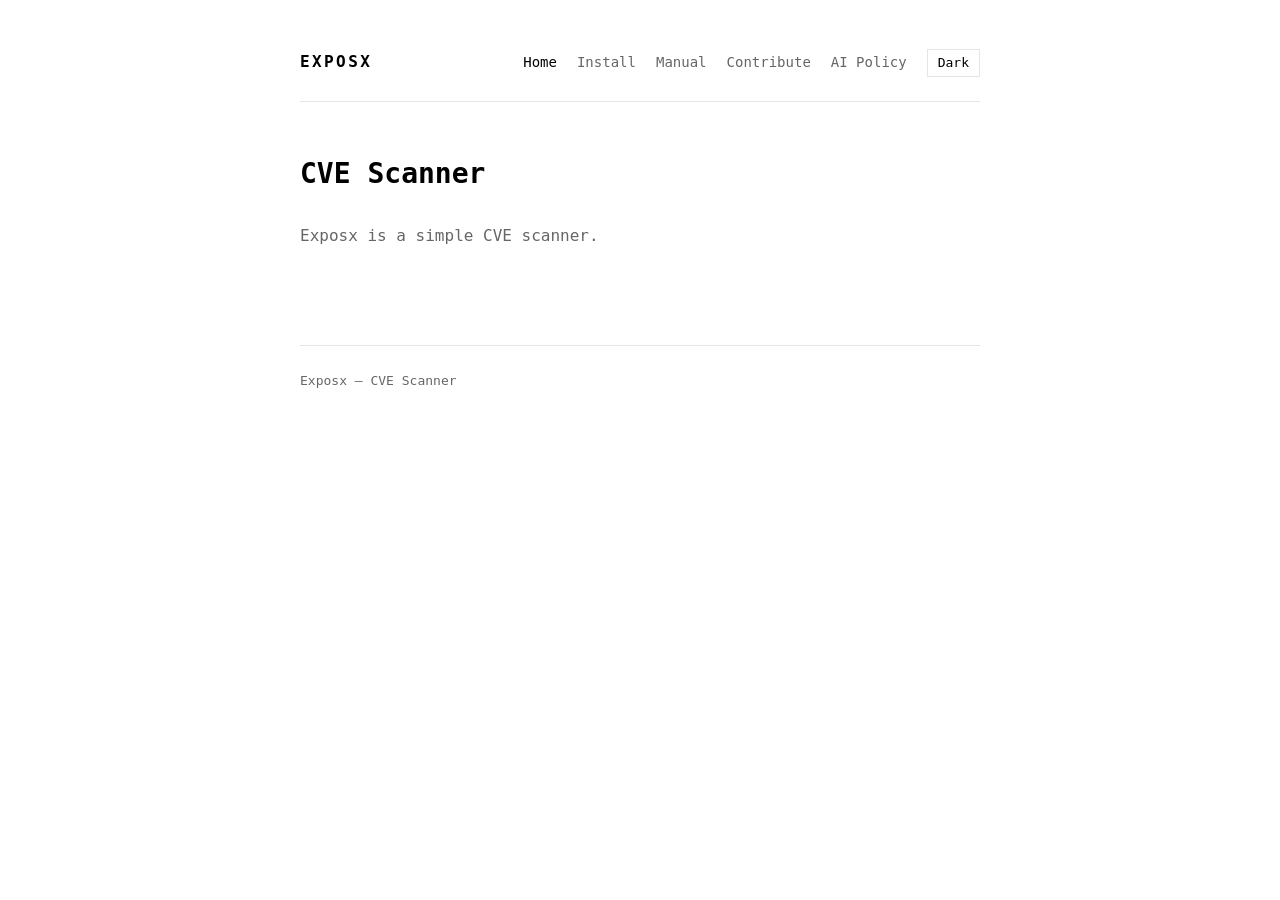
==== index.html @ 9320e358 "Add light/dark theme toggle A button in the header switches between the white and black themes. The " ====
<!DOCTYPE html>
<html lang="en">
<head>
<meta charset="UTF-8">
<meta name="viewport" content="width=device-width, initial-scale=1.0">
<title>Exposx</title>
<link rel="stylesheet" href="style.css">
<script src="theme.js"></script>
</head>
<body>
<header>
  <a class="logo" href="index.html">EXPOSX</a>
  <nav>
    <a href="index.html" aria-current="page">Home</a>
    <a href="install.html">Install</a>
    <a href="manual.html">Manual</a>
    <a href="contribute.html">Contribute</a>
    <a href="aipolicy.html">AI Policy</a>
    <button class="theme-toggle" type="button" aria-label="Toggle theme">Dark</button>
  </nav>
</header>
<main>
  <h1>CVE Scanner</h1>
  <p class="lead">Exposx is a simple CVE scanner.</p>
</main>
<footer>Exposx — CVE Scanner</footer>
</body>
</html>
---- style.css ----
:root {
  --bg: #ffffff;
  --fg: #000000;
  --muted: #666666;
  --line: #e5e5e5;
}

@media (prefers-color-scheme: dark) {
  :root:not([data-theme="light"]) {
    --bg: #000000;
    --fg: #ffffff;
    --muted: #999999;
    --line: #222222;
  }
}

:root[data-theme="dark"] {
  --bg: #000000;
  --fg: #ffffff;
  --muted: #999999;
  --line: #222222;
}

* { box-sizing: border-box; margin: 0; padding: 0; }

html { color-scheme: light dark; }
:root[data-theme="light"] { color-scheme: light; }
:root[data-theme="dark"] { color-scheme: dark; }

body {
  background: var(--bg);
  color: var(--fg);
  font-family: ui-monospace, "SF Mono", Menlo, Consolas, monospace;
  font-size: 16px;
  line-height: 1.7;
  max-width: 720px;
  margin: 0 auto;
  padding: 48px 20px;
}

header {
  display: flex;
  flex-wrap: wrap;
  justify-content: space-between;
  align-items: baseline;
  gap: 16px;
  padding-bottom: 24px;
  margin-bottom: 48px;
  border-bottom: 1px solid var(--line);
}

.logo {
  font-weight: 700;
  letter-spacing: 0.15em;
  color: var(--fg);
  text-decoration: none;
}

nav { display: flex; flex-wrap: wrap; align-items: baseline; gap: 20px; }

nav a {
  color: var(--muted);
  text-decoration: none;
  font-size: 14px;
}

nav a:hover,
nav a[aria-current="page"] { color: var(--fg); }

.theme-toggle {
  background: none;
  border: 1px solid var(--line);
  color: var(--fg);
  font: inherit;
  font-size: 13px;
  padding: 2px 10px;
  cursor: pointer;
}

.theme-toggle:hover { border-color: var(--fg); }

h1 {
  font-size: 28px;
  font-weight: 700;
  margin-bottom: 24px;
}

p { margin-bottom: 16px; }

.lead { color: var(--muted); }

a { color: var(--fg); }

footer {
  margin-top: 96px;
  padding-top: 24px;
  border-top: 1px solid var(--line);
  color: var(--muted);
  font-size: 13px;
}
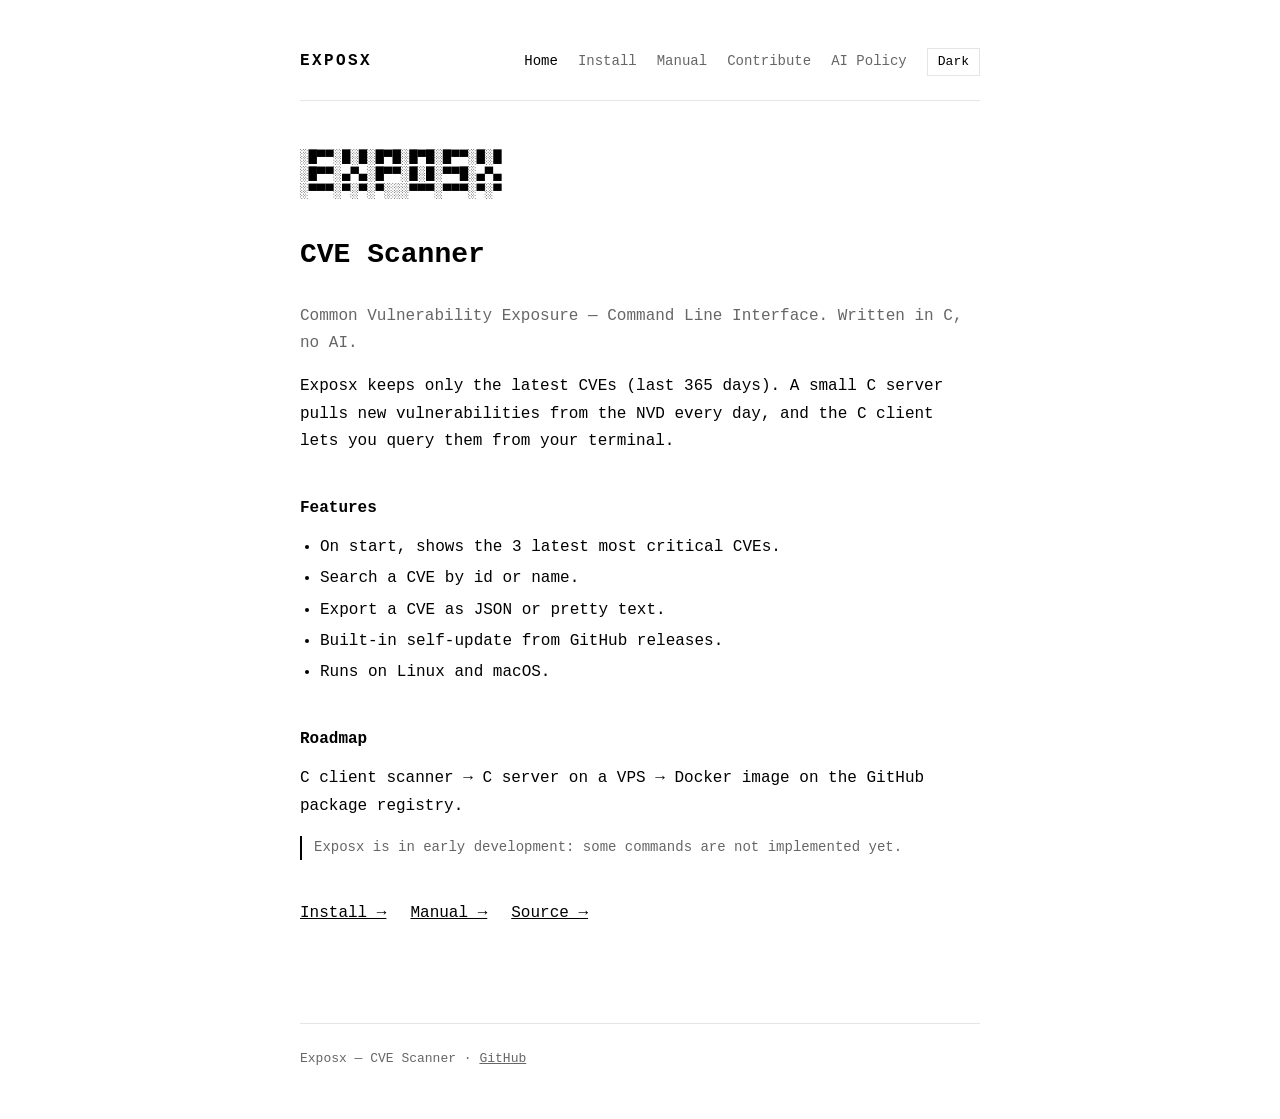
==== commit 05b40068: "Fill site with content from the exposx repository Write the home, install, manual, contribute and AI" ====
--- a/index.html
+++ b/index.html
@@ -4,8 +4,8 @@
 <meta charset="UTF-8">
 <meta name="viewport" content="width=device-width, initial-scale=1.0">
 <title>Exposx</title>
-<link rel="stylesheet" href="style.css">
-<script src="theme.js"></script>
+<link rel="stylesheet" href="style.css?v=3">
+<script src="theme.js?v=3"></script>
 </head>
 <body>
 <header>
@@ -20,9 +20,28 @@
   </nav>
 </header>
 <main>
+<pre class="banner" aria-label="EXPOSX">░█▀▀░█░█░█▀█░█▀█░█▀▀░█░█
+░█▀▀░▄▀▄░█▀▀░█░█░▀▀█░▄▀▄
+░▀▀▀░▀░▀░▀░░░▀▀▀░▀▀▀░▀░▀</pre>
   <h1>CVE Scanner</h1>
-  <p class="lead">Exposx is a simple CVE scanner.</p>
+  <p class="lead">Common Vulnerability Exposure — Command Line Interface. Written in C, no AI.</p>
+  <p>Exposx keeps only the latest CVEs (last 365 days). A small C server pulls new vulnerabilities from the NVD every day, and the C client lets you query them from your terminal.</p>
+
+  <h2>Features</h2>
+  <ul>
+    <li>On start, shows the 3 latest most critical CVEs.</li>
+    <li>Search a CVE by id or name.</li>
+    <li>Export a CVE as JSON or pretty text.</li>
+    <li>Built-in self-update from GitHub releases.</li>
+    <li>Runs on Linux and macOS.</li>
+  </ul>
+
+  <h2>Roadmap</h2>
+  <p>C client scanner → C server on a VPS → Docker image on the GitHub package registry.</p>
+  <p class="note">Exposx is in early development: some commands are not implemented yet.</p>
+
+  <p class="links"><a href="install.html">Install →</a> <a href="manual.html">Manual →</a> <a href="https://github.com/2cat1vim/exposx">Source →</a></p>
 </main>
-<footer>Exposx — CVE Scanner</footer>
+<footer>Exposx — CVE Scanner · <a href="https://github.com/2cat1vim/exposx">GitHub</a></footer>
 </body>
 </html>
--- a/style.css
+++ b/style.css
@@ -98,3 +98,52 @@
   color: var(--muted);
   font-size: 13px;
 }
+
+h2 {
+  font-size: 16px;
+  font-weight: 700;
+  margin: 40px 0 12px;
+}
+
+ul { margin: 0 0 16px 20px; }
+li { margin-bottom: 4px; }
+
+code {
+  font-family: inherit;
+  font-size: 14px;
+  border: 1px solid var(--line);
+  padding: 0 4px;
+}
+
+pre {
+  font-size: 14px;
+  line-height: 1.5;
+  border: 1px solid var(--line);
+  padding: 16px;
+  margin-bottom: 16px;
+  overflow-x: auto;
+}
+
+pre code { border: 0; padding: 0; }
+
+pre.banner {
+  border: 0;
+  padding: 0;
+  line-height: 1.2;
+  margin-bottom: 32px;
+}
+
+dl { margin-bottom: 16px; }
+dt { font-weight: 700; margin-top: 12px; }
+dd { margin-left: 20px; color: var(--muted); }
+
+.note {
+  color: var(--muted);
+  font-size: 14px;
+  border-left: 2px solid var(--fg);
+  padding-left: 12px;
+}
+
+.links { display: flex; flex-wrap: wrap; gap: 24px; margin-top: 40px; }
+
+footer a { color: var(--muted); }
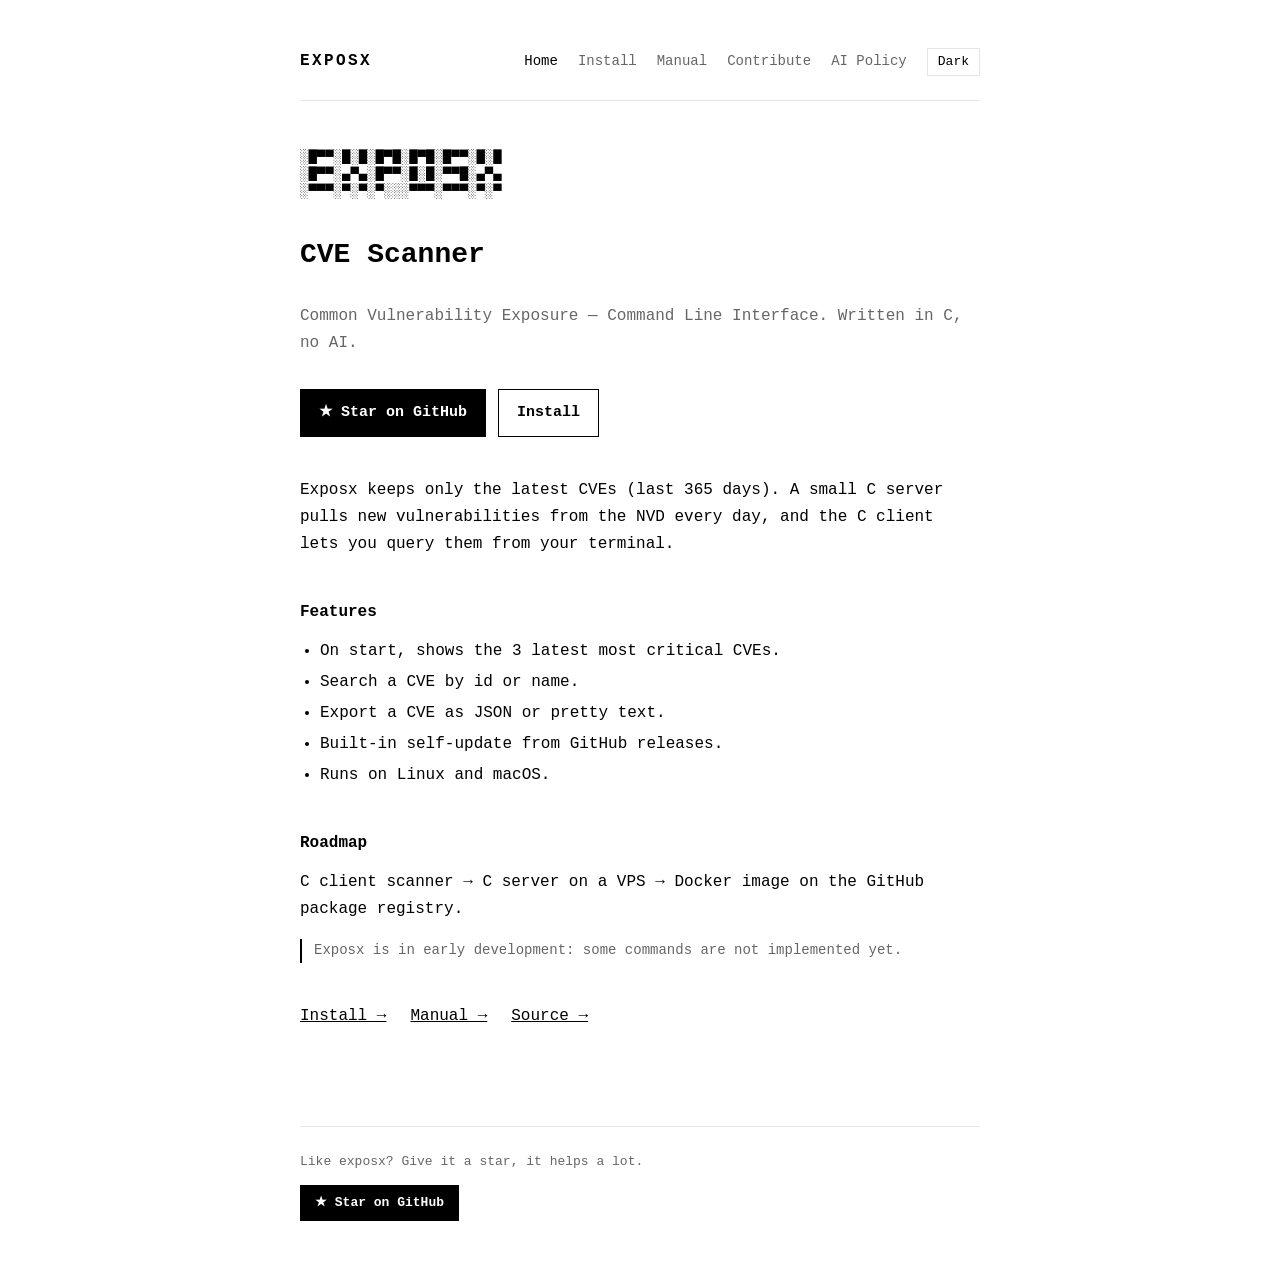
==== commit 2204395e: "Add Star on GitHub buttons A filled Star button with the live star count sits in the home page hero," ====
--- a/index.html
+++ b/index.html
@@ -4,8 +4,8 @@
 <meta charset="UTF-8">
 <meta name="viewport" content="width=device-width, initial-scale=1.0">
 <title>Exposx</title>
-<link rel="stylesheet" href="style.css?v=3">
-<script src="theme.js?v=3"></script>
+<link rel="stylesheet" href="style.css?v=5">
+<script src="theme.js?v=5"></script>
 </head>
 <body>
 <header>
@@ -25,6 +25,10 @@
 ░▀▀▀░▀░▀░▀░░░▀▀▀░▀▀▀░▀░▀</pre>
   <h1>CVE Scanner</h1>
   <p class="lead">Common Vulnerability Exposure — Command Line Interface. Written in C, no AI.</p>
+  <p class="cta">
+    <a class="star" href="https://github.com/2cat1vim/exposx" target="_blank" rel="noopener">★ Star on GitHub<span class="star-count" hidden></span></a>
+    <a class="btn" href="install.html">Install</a>
+  </p>
   <p>Exposx keeps only the latest CVEs (last 365 days). A small C server pulls new vulnerabilities from the NVD every day, and the C client lets you query them from your terminal.</p>
 
   <h2>Features</h2>
@@ -42,6 +46,9 @@
 
   <p class="links"><a href="install.html">Install →</a> <a href="manual.html">Manual →</a> <a href="https://github.com/2cat1vim/exposx">Source →</a></p>
 </main>
-<footer>Exposx — CVE Scanner · <a href="https://github.com/2cat1vim/exposx">GitHub</a></footer>
+<footer>
+  <p>Like exposx? Give it a star, it helps a lot.</p>
+  <a class="star" href="https://github.com/2cat1vim/exposx" target="_blank" rel="noopener">★ Star on GitHub<span class="star-count" hidden></span></a>
+</footer>
 </body>
 </html>
--- a/style.css
+++ b/style.css
@@ -122,11 +122,14 @@
   padding: 16px;
   margin-bottom: 16px;
   overflow-x: auto;
+  white-space: pre-wrap;
+  overflow-wrap: anywhere;
 }
 
 pre code { border: 0; padding: 0; }
 
 pre.banner {
+  white-space: pre;
   border: 0;
   padding: 0;
   line-height: 1.2;
@@ -147,3 +150,33 @@
 .links { display: flex; flex-wrap: wrap; gap: 24px; margin-top: 40px; }
 
 footer a { color: var(--muted); }
+
+.cta { display: flex; flex-wrap: wrap; gap: 12px; margin: 32px 0 40px; }
+
+.star,
+.btn {
+  display: inline-flex;
+  align-items: center;
+  gap: 10px;
+  font-size: 15px;
+  font-weight: 700;
+  text-decoration: none;
+  padding: 10px 18px;
+  border: 1px solid var(--fg);
+  transition: transform .1s ease;
+}
+
+.star { background: var(--fg); color: var(--bg); }
+.btn { background: none; color: var(--fg); }
+
+.star:hover,
+.btn:hover { transform: translateY(-2px); }
+
+.star-count {
+  font-weight: 400;
+  padding-left: 10px;
+  border-left: 1px solid var(--bg);
+}
+
+footer p { margin-bottom: 12px; }
+footer .star { color: var(--bg); font-size: 13px; padding: 6px 14px; }
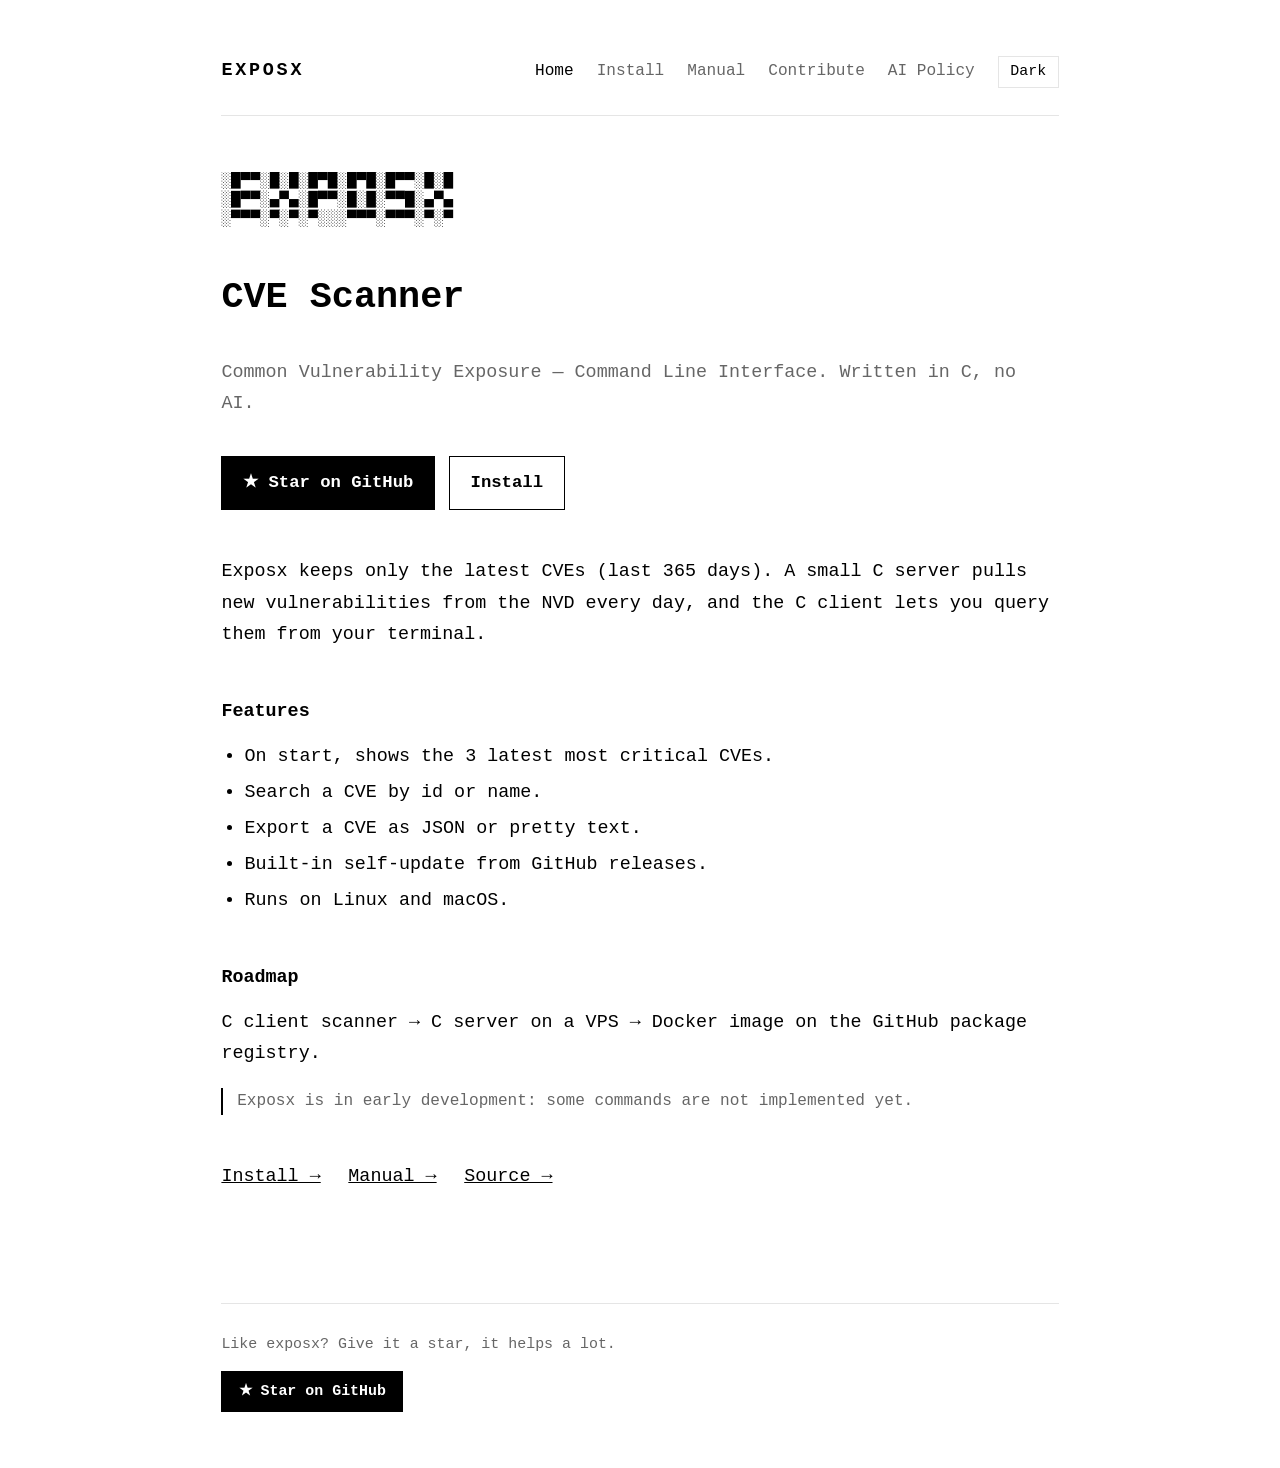
==== commit a1f726c9: "Scale the layout with the window size Use a fluid root font size and rem units everywhere, so text a" ====
--- a/index.html
+++ b/index.html
@@ -4,8 +4,8 @@
 <meta charset="UTF-8">
 <meta name="viewport" content="width=device-width, initial-scale=1.0">
 <title>Exposx</title>
-<link rel="stylesheet" href="style.css?v=5">
-<script src="theme.js?v=5"></script>
+<link rel="stylesheet" href="style.css?v=6">
+<script src="theme.js?v=6"></script>
 </head>
 <body>
 <header>
--- a/style.css
+++ b/style.css
@@ -23,7 +23,12 @@
 
 * { box-sizing: border-box; margin: 0; padding: 0; }
 
-html { color-scheme: light dark; }
+html {
+  color-scheme: light dark;
+  font-size: clamp(1rem, 0.75rem + 0.5vw, 1.375rem);
+  -webkit-text-size-adjust: 100%;
+  text-size-adjust: 100%;
+}
 :root[data-theme="light"] { color-scheme: light; }
 :root[data-theme="dark"] { color-scheme: dark; }
 
@@ -31,11 +36,11 @@
   background: var(--bg);
   color: var(--fg);
   font-family: ui-monospace, "SF Mono", Menlo, Consolas, monospace;
-  font-size: 16px;
+  font-size: 1rem;
   line-height: 1.7;
-  max-width: 720px;
+  max-width: 48rem;
   margin: 0 auto;
-  padding: 48px 20px;
+  padding: 3rem 1.25rem;
 }
 
 header {
@@ -43,9 +48,9 @@
   flex-wrap: wrap;
   justify-content: space-between;
   align-items: baseline;
-  gap: 16px;
-  padding-bottom: 24px;
-  margin-bottom: 48px;
+  gap: 1rem;
+  padding-bottom: 1.5rem;
+  margin-bottom: 3rem;
   border-bottom: 1px solid var(--line);
 }
 
@@ -56,12 +61,12 @@
   text-decoration: none;
 }
 
-nav { display: flex; flex-wrap: wrap; align-items: baseline; gap: 20px; }
+nav { display: flex; flex-wrap: wrap; align-items: baseline; gap: 1.25rem; }
 
 nav a {
   color: var(--muted);
   text-decoration: none;
-  font-size: 14px;
+  font-size: 0.875rem;
 }
 
 nav a:hover,
@@ -72,55 +77,55 @@
   border: 1px solid var(--line);
   color: var(--fg);
   font: inherit;
-  font-size: 13px;
-  padding: 2px 10px;
+  font-size: 0.8125rem;
+  padding: 0.125rem 0.625rem;
   cursor: pointer;
 }
 
 .theme-toggle:hover { border-color: var(--fg); }
 
 h1 {
-  font-size: 28px;
+  font-size: 2rem;
   font-weight: 700;
-  margin-bottom: 24px;
+  margin-bottom: 1.5rem;
 }
 
-p { margin-bottom: 16px; }
+p { margin-bottom: 1rem; }
 
 .lead { color: var(--muted); }
 
 a { color: var(--fg); }
 
 footer {
-  margin-top: 96px;
-  padding-top: 24px;
+  margin-top: 6rem;
+  padding-top: 1.5rem;
   border-top: 1px solid var(--line);
   color: var(--muted);
-  font-size: 13px;
+  font-size: 0.8125rem;
 }
 
 h2 {
-  font-size: 16px;
+  font-size: 1rem;
   font-weight: 700;
-  margin: 40px 0 12px;
+  margin: 2.5rem 0 0.75rem;
 }
 
-ul { margin: 0 0 16px 20px; }
-li { margin-bottom: 4px; }
+ul { margin: 0 0 1rem 1.25rem; }
+li { margin-bottom: 0.25rem; }
 
 code {
   font-family: inherit;
-  font-size: 14px;
+  font-size: 0.875rem;
   border: 1px solid var(--line);
-  padding: 0 4px;
+  padding: 0 0.25rem;
 }
 
 pre {
-  font-size: 14px;
+  font-size: 0.875rem;
   line-height: 1.5;
   border: 1px solid var(--line);
-  padding: 16px;
-  margin-bottom: 16px;
+  padding: 1rem;
+  margin-bottom: 1rem;
   overflow-x: auto;
   white-space: pre-wrap;
   overflow-wrap: anywhere;
@@ -133,35 +138,35 @@
   border: 0;
   padding: 0;
   line-height: 1.2;
-  margin-bottom: 32px;
+  margin-bottom: 2rem;
 }
 
-dl { margin-bottom: 16px; }
-dt { font-weight: 700; margin-top: 12px; }
-dd { margin-left: 20px; color: var(--muted); }
+dl { margin-bottom: 1rem; }
+dt { font-weight: 700; margin-top: 0.75rem; }
+dd { margin-left: 1.25rem; color: var(--muted); }
 
 .note {
   color: var(--muted);
-  font-size: 14px;
+  font-size: 0.875rem;
   border-left: 2px solid var(--fg);
-  padding-left: 12px;
+  padding-left: 0.75rem;
 }
 
-.links { display: flex; flex-wrap: wrap; gap: 24px; margin-top: 40px; }
+.links { display: flex; flex-wrap: wrap; gap: 1.5rem; margin-top: 2.5rem; }
 
 footer a { color: var(--muted); }
 
-.cta { display: flex; flex-wrap: wrap; gap: 12px; margin: 32px 0 40px; }
+.cta { display: flex; flex-wrap: wrap; gap: 0.75rem; margin: 2rem 0 2.5rem; }
 
 .star,
 .btn {
   display: inline-flex;
   align-items: center;
-  gap: 10px;
-  font-size: 15px;
+  gap: 0.625rem;
+  font-size: 0.9375rem;
   font-weight: 700;
   text-decoration: none;
-  padding: 10px 18px;
+  padding: 0.625rem 1.125rem;
   border: 1px solid var(--fg);
   transition: transform .1s ease;
 }
@@ -174,9 +179,9 @@
 
 .star-count {
   font-weight: 400;
-  padding-left: 10px;
+  padding-left: 0.625rem;
   border-left: 1px solid var(--bg);
 }
 
-footer p { margin-bottom: 12px; }
-footer .star { color: var(--bg); font-size: 13px; padding: 6px 14px; }
+footer p { margin-bottom: 0.75rem; }
+footer .star { color: var(--bg); font-size: 0.8125rem; padding: 0.375rem 0.875rem; }
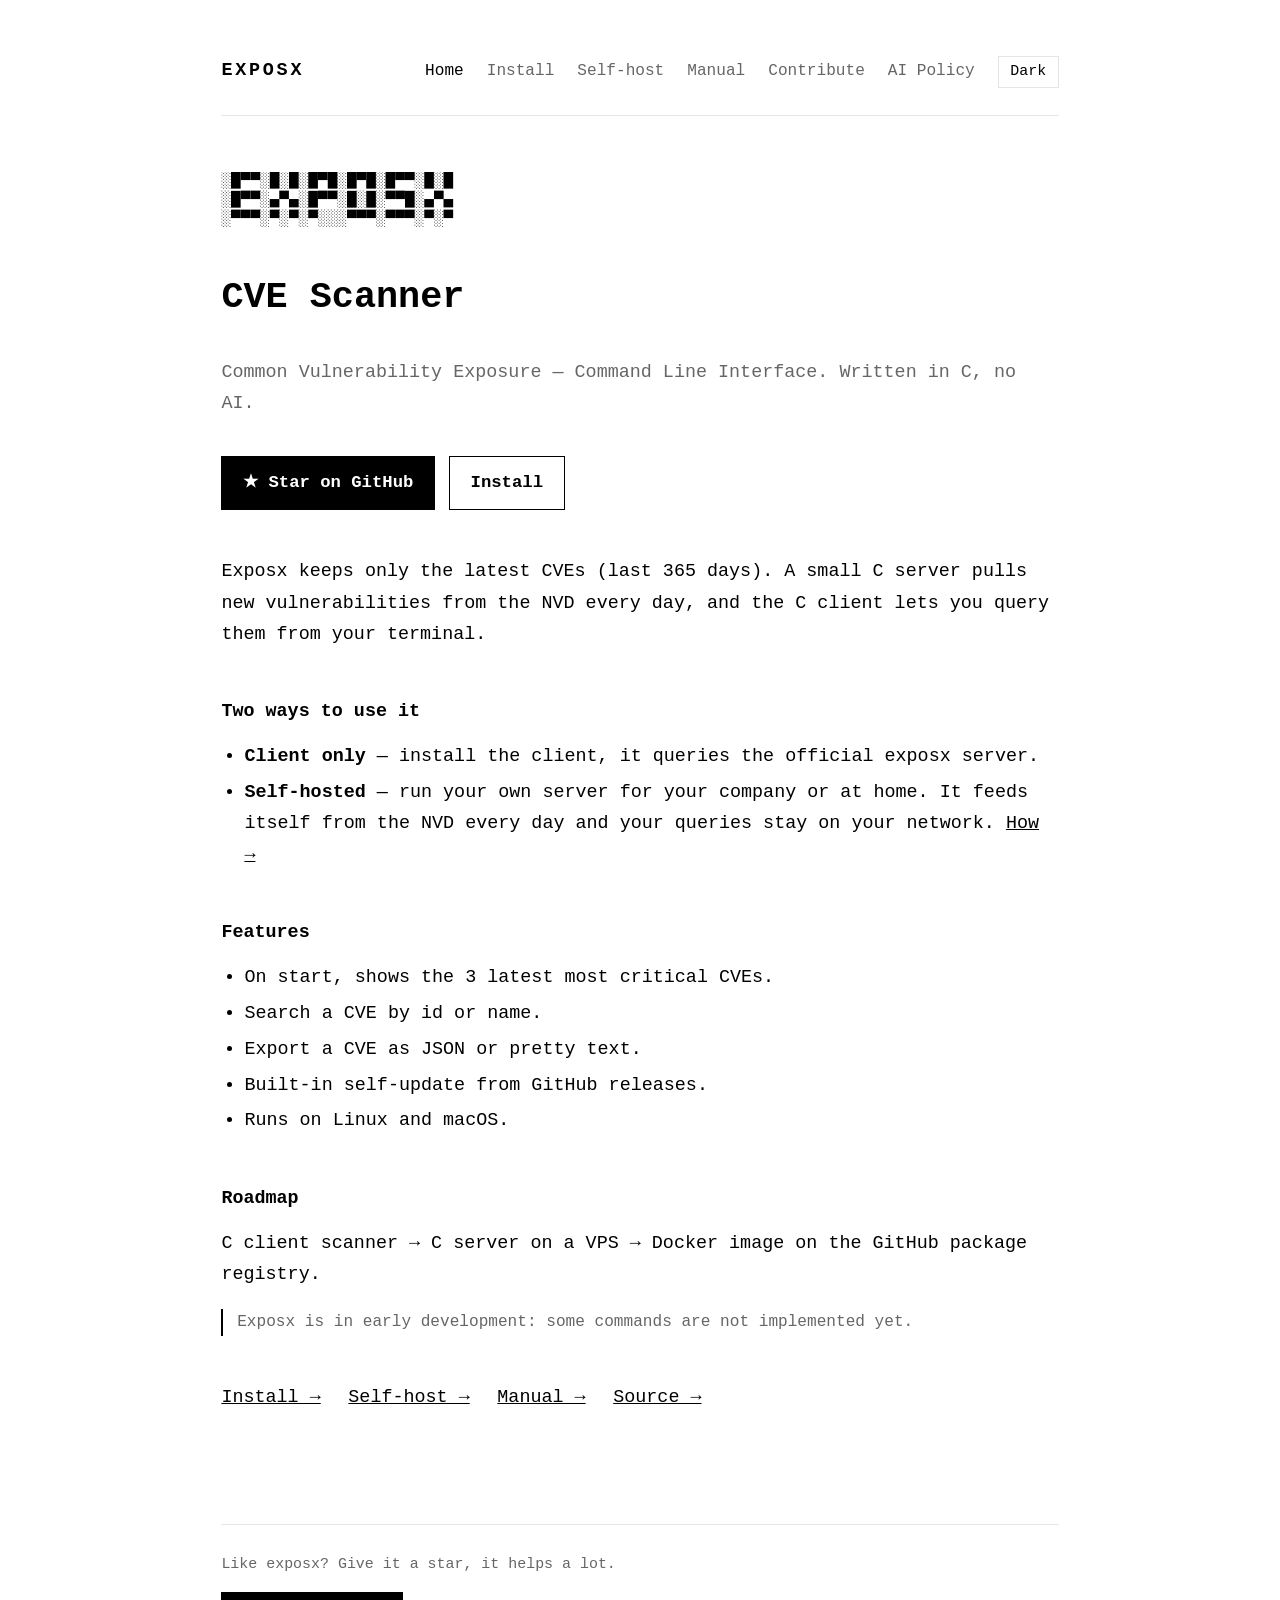
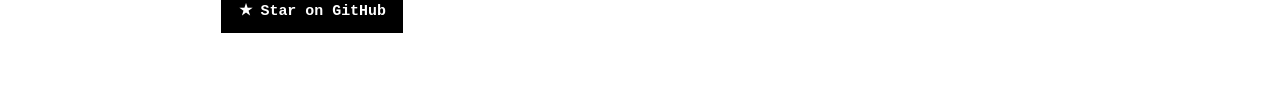
==== commit 57131729: "Add a Self-host page Explain the two ways to use exposx: the client alone with the official server, " ====
--- a/index.html
+++ b/index.html
@@ -4,8 +4,8 @@
 <meta charset="UTF-8">
 <meta name="viewport" content="width=device-width, initial-scale=1.0">
 <title>Exposx</title>
-<link rel="stylesheet" href="style.css?v=6">
-<script src="theme.js?v=6"></script>
+<link rel="stylesheet" href="style.css?v=7">
+<script src="theme.js?v=7"></script>
 </head>
 <body>
 <header>
@@ -13,6 +13,7 @@
   <nav>
     <a href="index.html" aria-current="page">Home</a>
     <a href="install.html">Install</a>
+    <a href="selfhost.html">Self-host</a>
     <a href="manual.html">Manual</a>
     <a href="contribute.html">Contribute</a>
     <a href="aipolicy.html">AI Policy</a>
@@ -31,6 +32,12 @@
   </p>
   <p>Exposx keeps only the latest CVEs (last 365 days). A small C server pulls new vulnerabilities from the NVD every day, and the C client lets you query them from your terminal.</p>
 
+  <h2>Two ways to use it</h2>
+  <ul>
+    <li><strong>Client only</strong> — install the client, it queries the official exposx server.</li>
+    <li><strong>Self-hosted</strong> — run your own server for your company or at home. It feeds itself from the NVD every day and your queries stay on your network. <a href="selfhost.html">How →</a></li>
+  </ul>
+
   <h2>Features</h2>
   <ul>
     <li>On start, shows the 3 latest most critical CVEs.</li>
@@ -44,7 +51,7 @@
   <p>C client scanner → C server on a VPS → Docker image on the GitHub package registry.</p>
   <p class="note">Exposx is in early development: some commands are not implemented yet.</p>
 
-  <p class="links"><a href="install.html">Install →</a> <a href="manual.html">Manual →</a> <a href="https://github.com/2cat1vim/exposx">Source →</a></p>
+  <p class="links"><a href="install.html">Install →</a> <a href="selfhost.html">Self-host →</a> <a href="manual.html">Manual →</a> <a href="https://github.com/2cat1vim/exposx">Source →</a></p>
 </main>
 <footer>
   <p>Like exposx? Give it a star, it helps a lot.</p>
--- a/style.css
+++ b/style.css
@@ -133,6 +133,8 @@
 
 pre code { border: 0; padding: 0; }
 
+pre.diagram { white-space: pre; overflow-wrap: normal; line-height: 1.3; }
+
 pre.banner {
   white-space: pre;
   border: 0;
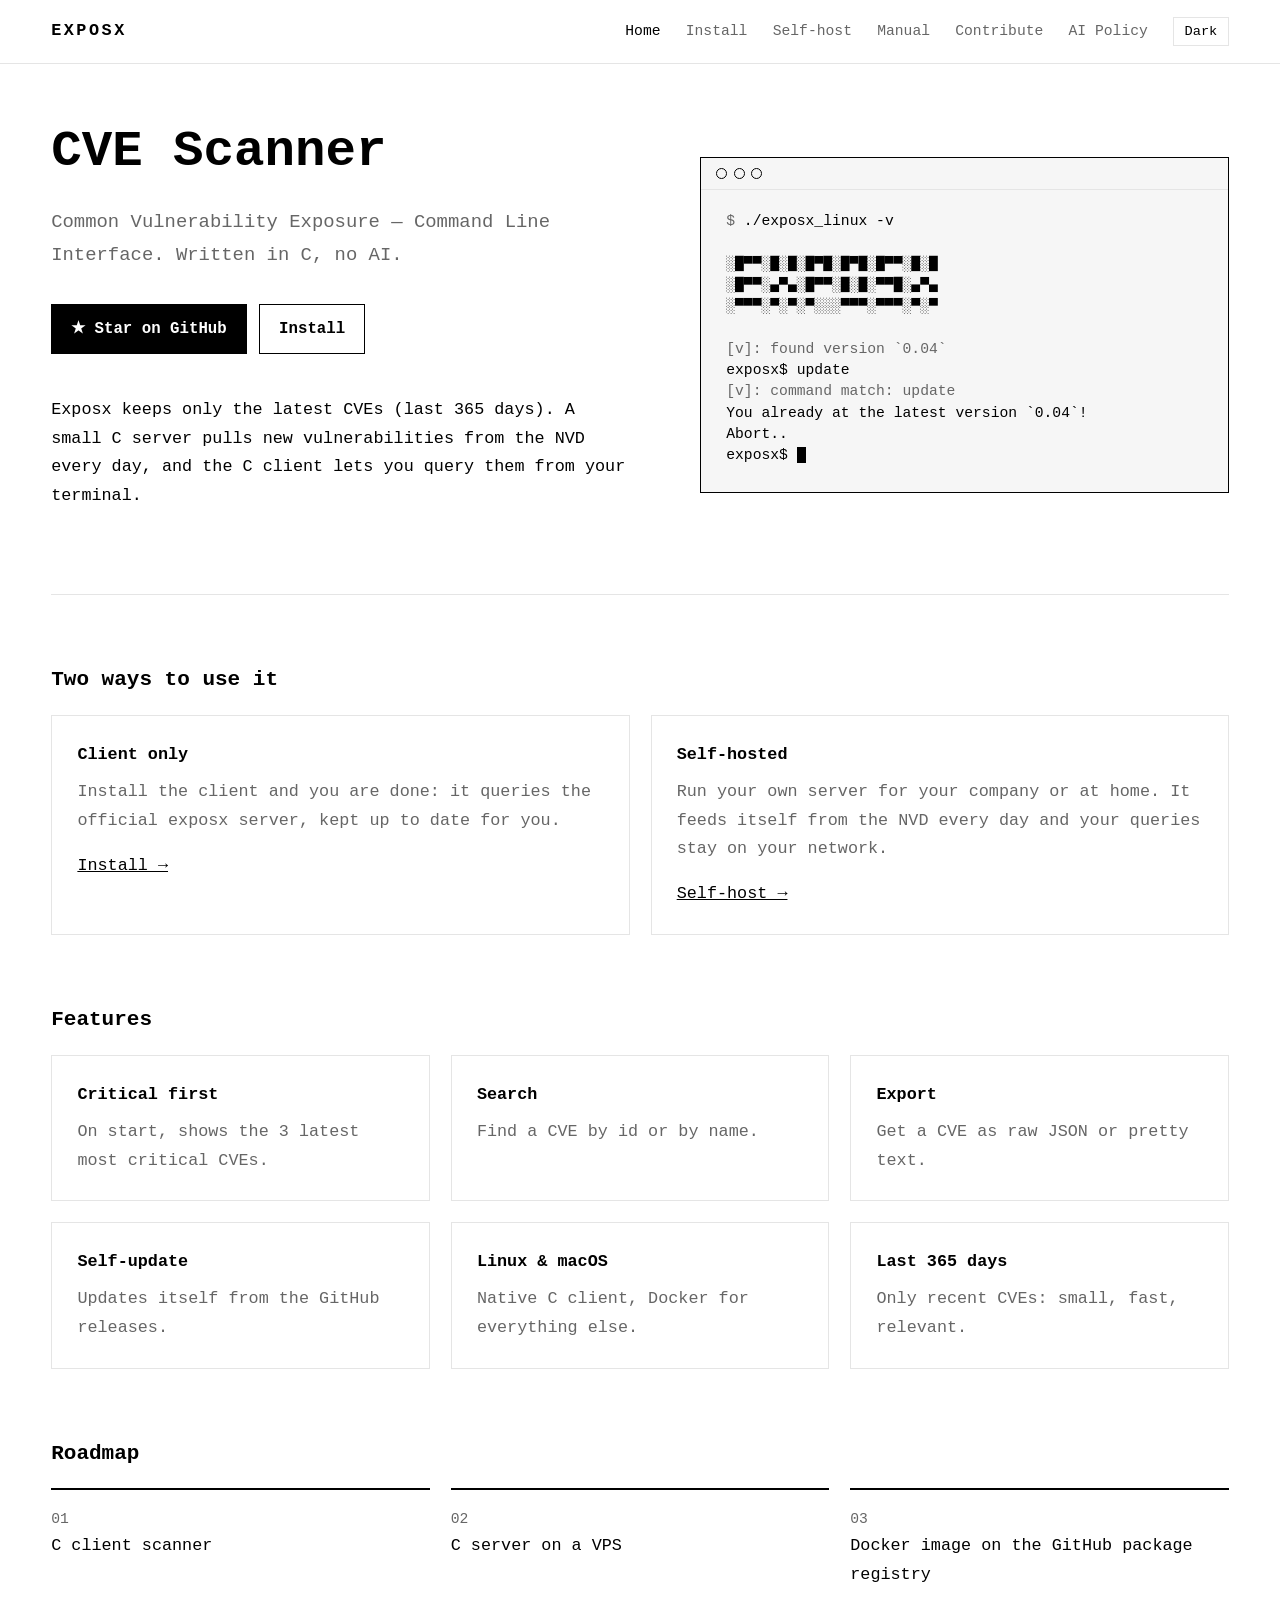
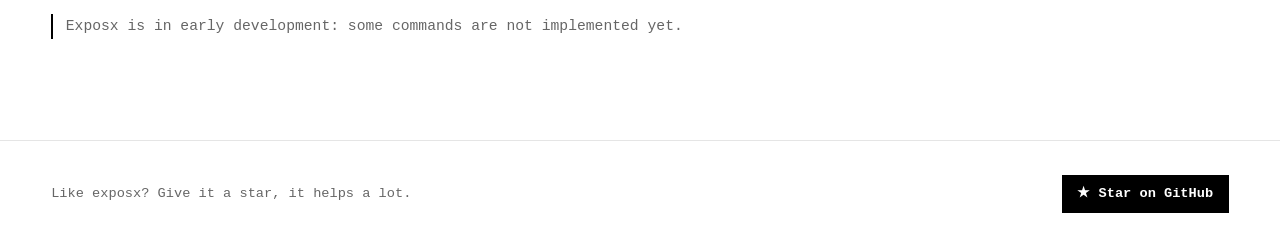
==== commit 90eb4aa9: "Use the full screen width instead of a narrow column Full-width sticky header and footer, a wider co" ====
--- a/index.html
+++ b/index.html
@@ -4,11 +4,12 @@
 <meta charset="UTF-8">
 <meta name="viewport" content="width=device-width, initial-scale=1.0">
 <title>Exposx</title>
-<link rel="stylesheet" href="style.css?v=7">
-<script src="theme.js?v=7"></script>
+<link rel="stylesheet" href="style.css?v=10">
+<script src="theme.js?v=10"></script>
 </head>
 <body>
-<header>
+<header class="site-header">
+  <div class="wrap">
   <a class="logo" href="index.html">EXPOSX</a>
   <nav>
     <a href="index.html" aria-current="page">Home</a>
@@ -19,43 +20,82 @@
     <a href="aipolicy.html">AI Policy</a>
     <button class="theme-toggle" type="button" aria-label="Toggle theme">Dark</button>
   </nav>
+  </div>
 </header>
-<main>
-<pre class="banner" aria-label="EXPOSX">░█▀▀░█░█░█▀█░█▀█░█▀▀░█░█
+<div class="wrap page">
+<main class="home">
+
+  <section class="hero">
+    <div class="hero-main">
+      <h1>CVE Scanner</h1>
+      <p class="lead">Common Vulnerability Exposure — Command Line Interface. Written in C, no AI.</p>
+      <p class="cta">
+        <a class="star" href="https://github.com/2cat1vim/exposx" target="_blank" rel="noopener">★ Star on GitHub<span class="star-count" hidden></span></a>
+        <a class="btn" href="install.html">Install</a>
+      </p>
+      <p class="hero-text">Exposx keeps only the latest CVEs (last 365 days). A small C server pulls new vulnerabilities from the NVD every day, and the C client lets you query them from your terminal.</p>
+    </div>
+    <div class="terminal" aria-label="exposx running in a terminal">
+      <div class="terminal-bar"><span></span><span></span><span></span></div>
+<pre><code><span class="dim">$</span> ./exposx_linux -v
+
+░█▀▀░█░█░█▀█░█▀█░█▀▀░█░█
 ░█▀▀░▄▀▄░█▀▀░█░█░▀▀█░▄▀▄
-░▀▀▀░▀░▀░▀░░░▀▀▀░▀▀▀░▀░▀</pre>
-  <h1>CVE Scanner</h1>
-  <p class="lead">Common Vulnerability Exposure — Command Line Interface. Written in C, no AI.</p>
-  <p class="cta">
+░▀▀▀░▀░▀░▀░░░▀▀▀░▀▀▀░▀░▀
+
+<span class="dim">[v]: found version `0.04`</span>
+exposx$ update
+<span class="dim">[v]: command match: update</span>
+You already at the latest version `0.04`!
+Abort..
+exposx$ <span class="cursor"></span></code></pre>
+    </div>
+  </section>
+
+  <section>
+    <h2>Two ways to use it</h2>
+    <div class="grid grid-2">
+      <div class="card">
+        <h3>Client only</h3>
+        <p>Install the client and you are done: it queries the official exposx server, kept up to date for you.</p>
+        <a href="install.html">Install →</a>
+      </div>
+      <div class="card">
+        <h3>Self-hosted</h3>
+        <p>Run your own server for your company or at home. It feeds itself from the NVD every day and your queries stay on your network.</p>
+        <a href="selfhost.html">Self-host →</a>
+      </div>
+    </div>
+  </section>
+
+  <section>
+    <h2>Features</h2>
+    <div class="grid grid-3">
+      <div class="card"><h3>Critical first</h3><p>On start, shows the 3 latest most critical CVEs.</p></div>
+      <div class="card"><h3>Search</h3><p>Find a CVE by id or by name.</p></div>
+      <div class="card"><h3>Export</h3><p>Get a CVE as raw JSON or pretty text.</p></div>
+      <div class="card"><h3>Self-update</h3><p>Updates itself from the GitHub releases.</p></div>
+      <div class="card"><h3>Linux &amp; macOS</h3><p>Native C client, Docker for everything else.</p></div>
+      <div class="card"><h3>Last 365 days</h3><p>Only recent CVEs: small, fast, relevant.</p></div>
+    </div>
+  </section>
+
+  <section>
+    <h2>Roadmap</h2>
+    <ol class="steps">
+      <li><span>01</span>C client scanner</li>
+      <li><span>02</span>C server on a VPS</li>
+      <li><span>03</span>Docker image on the GitHub package registry</li>
+    </ol>
+    <p class="note">Exposx is in early development: some commands are not implemented yet.</p>
+  </section>
+</main>
+</div>
+<footer class="site-footer">
+  <div class="wrap">
+    <p>Like exposx? Give it a star, it helps a lot.</p>
     <a class="star" href="https://github.com/2cat1vim/exposx" target="_blank" rel="noopener">★ Star on GitHub<span class="star-count" hidden></span></a>
-    <a class="btn" href="install.html">Install</a>
-  </p>
-  <p>Exposx keeps only the latest CVEs (last 365 days). A small C server pulls new vulnerabilities from the NVD every day, and the C client lets you query them from your terminal.</p>
-
-  <h2>Two ways to use it</h2>
-  <ul>
-    <li><strong>Client only</strong> — install the client, it queries the official exposx server.</li>
-    <li><strong>Self-hosted</strong> — run your own server for your company or at home. It feeds itself from the NVD every day and your queries stay on your network. <a href="selfhost.html">How →</a></li>
-  </ul>
-
-  <h2>Features</h2>
-  <ul>
-    <li>On start, shows the 3 latest most critical CVEs.</li>
-    <li>Search a CVE by id or name.</li>
-    <li>Export a CVE as JSON or pretty text.</li>
-    <li>Built-in self-update from GitHub releases.</li>
-    <li>Runs on Linux and macOS.</li>
-  </ul>
-
-  <h2>Roadmap</h2>
-  <p>C client scanner → C server on a VPS → Docker image on the GitHub package registry.</p>
-  <p class="note">Exposx is in early development: some commands are not implemented yet.</p>
-
-  <p class="links"><a href="install.html">Install →</a> <a href="selfhost.html">Self-host →</a> <a href="manual.html">Manual →</a> <a href="https://github.com/2cat1vim/exposx">Source →</a></p>
-</main>
-<footer>
-  <p>Like exposx? Give it a star, it helps a lot.</p>
-  <a class="star" href="https://github.com/2cat1vim/exposx" target="_blank" rel="noopener">★ Star on GitHub<span class="star-count" hidden></span></a>
+  </div>
 </footer>
 </body>
 </html>
--- a/style.css
+++ b/style.css
@@ -3,6 +3,8 @@
   --fg: #000000;
   --muted: #666666;
   --line: #e5e5e5;
+  --soft: #f6f6f6;
+  --gutter: clamp(1.25rem, 4vw, 4rem);
 }
 
 @media (prefers-color-scheme: dark) {
@@ -10,7 +12,8 @@
     --bg: #000000;
     --fg: #ffffff;
     --muted: #999999;
-    --line: #222222;
+    --line: #262626;
+    --soft: #0d0d0d;
   }
 }
 
@@ -18,16 +21,18 @@
   --bg: #000000;
   --fg: #ffffff;
   --muted: #999999;
-  --line: #222222;
+  --line: #262626;
+  --soft: #0d0d0d;
 }
 
 * { box-sizing: border-box; margin: 0; padding: 0; }
 
 html {
   color-scheme: light dark;
-  font-size: clamp(1rem, 0.75rem + 0.5vw, 1.375rem);
+  font-size: clamp(1rem, 0.85rem + 0.25vw, 1.25rem);
   -webkit-text-size-adjust: 100%;
   text-size-adjust: 100%;
+  scroll-padding-top: 5rem;
 }
 :root[data-theme="light"] { color-scheme: light; }
 :root[data-theme="dark"] { color-scheme: dark; }
@@ -36,22 +41,39 @@
   background: var(--bg);
   color: var(--fg);
   font-family: ui-monospace, "SF Mono", Menlo, Consolas, monospace;
-  font-size: 1rem;
   line-height: 1.7;
-  max-width: 48rem;
+  min-height: 100vh;
+  display: flex;
+  flex-direction: column;
+}
+
+/* full-width container */
+.wrap {
+  width: 100%;
+  max-width: 120rem;
   margin: 0 auto;
-  padding: 3rem 1.25rem;
-}
-
-header {
+  padding: 0 var(--gutter);
+}
+
+/* header: full width, sticky */
+.site-header {
+  z-index: 10;
+  background: var(--bg);
+  border-bottom: 1px solid var(--line);
+}
+
+@media (min-width: 48em) {
+  .site-header { position: sticky; top: 0; }
+}
+
+.site-header .wrap {
   display: flex;
   flex-wrap: wrap;
   justify-content: space-between;
-  align-items: baseline;
-  gap: 1rem;
-  padding-bottom: 1.5rem;
-  margin-bottom: 3rem;
-  border-bottom: 1px solid var(--line);
+  align-items: center;
+  gap: 0.75rem 2rem;
+  padding-top: 1rem;
+  padding-bottom: 1rem;
 }
 
 .logo {
@@ -61,7 +83,7 @@
   text-decoration: none;
 }
 
-nav { display: flex; flex-wrap: wrap; align-items: baseline; gap: 1.25rem; }
+nav { display: flex; flex-wrap: wrap; align-items: center; gap: 0.5rem 1.5rem; }
 
 nav a {
   color: var(--muted);
@@ -84,38 +106,36 @@
 
 .theme-toggle:hover { border-color: var(--fg); }
 
+.page { flex: 1; padding-top: 3.5rem; padding-bottom: 5rem; }
+
+/* typography */
 h1 {
-  font-size: 2rem;
+  font-size: clamp(2rem, 1.5rem + 2vw, 3.5rem);
+  line-height: 1.15;
   font-weight: 700;
   margin-bottom: 1.5rem;
 }
 
+h2 {
+  font-size: 1.25rem;
+  font-weight: 700;
+  margin: 3rem 0 1rem;
+}
+
+h3 { font-size: 1rem; font-weight: 700; margin-bottom: 0.5rem; }
+
 p { margin-bottom: 1rem; }
 
-.lead { color: var(--muted); }
+.lead { color: var(--muted); font-size: 1.125rem; }
 
 a { color: var(--fg); }
 
-footer {
-  margin-top: 6rem;
-  padding-top: 1.5rem;
-  border-top: 1px solid var(--line);
-  color: var(--muted);
-  font-size: 0.8125rem;
-}
-
-h2 {
-  font-size: 1rem;
-  font-weight: 700;
-  margin: 2.5rem 0 0.75rem;
-}
-
-ul { margin: 0 0 1rem 1.25rem; }
+ul, ol { margin: 0 0 1rem 1.25rem; }
 li { margin-bottom: 0.25rem; }
 
 code {
   font-family: inherit;
-  font-size: 0.875rem;
+  font-size: 0.875em;
   border: 1px solid var(--line);
   padding: 0 0.25rem;
 }
@@ -123,20 +143,28 @@
 pre {
   font-size: 0.875rem;
   line-height: 1.5;
+  background: var(--soft);
   border: 1px solid var(--line);
-  padding: 1rem;
+  padding: 1rem 1.25rem;
   margin-bottom: 1rem;
   overflow-x: auto;
   white-space: pre-wrap;
   overflow-wrap: anywhere;
 }
 
-pre code { border: 0; padding: 0; }
+pre code { border: 0; padding: 0; font-size: inherit; }
 
 pre.diagram { white-space: pre; overflow-wrap: normal; line-height: 1.3; }
+pre.diagram-wide { display: none; }
+
+@media (min-width: 48em) {
+  pre.diagram-wide { display: block; }
+  pre.diagram-narrow { display: none; }
+}
 
 pre.banner {
   white-space: pre;
+  background: none;
   border: 0;
   padding: 0;
   line-height: 1.2;
@@ -154,10 +182,133 @@
   padding-left: 0.75rem;
 }
 
-.links { display: flex; flex-wrap: wrap; gap: 1.5rem; margin-top: 2.5rem; }
-
-footer a { color: var(--muted); }
-
+/* docs pages: sticky table of contents + content */
+.docs { display: block; }
+
+.toc { display: none; }
+
+@media (min-width: 60em) {
+  .docs {
+    display: grid;
+    grid-template-columns: 14rem minmax(0, 1fr);
+    gap: 4rem;
+    align-items: start;
+  }
+
+  .toc {
+    display: block;
+    position: sticky;
+    top: 6rem;
+    font-size: 0.875rem;
+    border-right: 1px solid var(--line);
+    padding-right: 1.5rem;
+  }
+
+  .toc p { color: var(--muted); font-size: 0.75rem; text-transform: uppercase; letter-spacing: 0.1em; }
+  .toc ul { list-style: none; margin: 0; }
+  .toc li { margin: 0.5rem 0; }
+  .toc a { color: var(--muted); text-decoration: none; }
+  .toc a:hover { color: var(--fg); }
+}
+
+.docs main { max-width: 62rem; }
+
+/* home */
+.hero {
+  display: grid;
+  gap: 3rem;
+  align-items: center;
+  padding-bottom: 4rem;
+  border-bottom: 1px solid var(--line);
+}
+
+@media (min-width: 64em) {
+  .hero { grid-template-columns: minmax(0, 1.1fr) minmax(0, 1fr); gap: 4rem; }
+}
+
+.terminal {
+  border: 1px solid var(--fg);
+  background: var(--soft);
+  min-width: 0;
+}
+
+.terminal-bar {
+  display: flex;
+  gap: 0.4rem;
+  padding: 0.6rem 0.9rem;
+  border-bottom: 1px solid var(--line);
+}
+
+.terminal-bar span {
+  width: 0.65rem;
+  height: 0.65rem;
+  border: 1px solid var(--fg);
+  border-radius: 50%;
+}
+
+.terminal pre {
+  border: 0;
+  margin: 0;
+  background: none;
+  white-space: pre;
+  overflow-wrap: normal;
+  line-height: 1.45;
+  padding: 1.25rem 1.5rem 1.5rem;
+}
+
+.terminal .dim { color: var(--muted); }
+
+.cursor {
+  display: inline-block;
+  width: 0.6em;
+  height: 1.1em;
+  vertical-align: text-bottom;
+  background: var(--fg);
+  animation: blink 1.1s steps(1) infinite;
+}
+
+@keyframes blink { 50% { opacity: 0; } }
+
+@media (prefers-reduced-motion: reduce) { .cursor { animation: none; } }
+
+.hero-text { max-width: 48rem; }
+
+.home h2 { margin-top: 4rem; }
+
+.grid { display: grid; gap: 1.25rem; }
+.grid-2 { grid-template-columns: repeat(auto-fit, minmax(min(100%, 22rem), 1fr)); }
+.grid-3 { grid-template-columns: 1fr; }
+
+@media (min-width: 40em) { .grid-3 { grid-template-columns: repeat(2, minmax(0, 1fr)); } }
+@media (min-width: 64em) { .grid-3 { grid-template-columns: repeat(3, minmax(0, 1fr)); } }
+
+.card {
+  border: 1px solid var(--line);
+  padding: 1.5rem;
+  transition: border-color .15s ease;
+}
+
+.card:hover { border-color: var(--fg); }
+.card p { color: var(--muted); }
+.card p:last-child { margin-bottom: 0; }
+
+.steps {
+  list-style: none;
+  margin: 0 0 1.5rem;
+  display: grid;
+  grid-template-columns: repeat(auto-fit, minmax(min(100%, 14rem), 1fr));
+  gap: 1.25rem;
+}
+
+.steps li {
+  border-top: 2px solid var(--fg);
+  padding-top: 1rem;
+  margin: 0;
+}
+
+.steps span { display: block; color: var(--muted); font-size: 0.875rem; }
+
+/* buttons */
 .cta { display: flex; flex-wrap: wrap; gap: 0.75rem; margin: 2rem 0 2.5rem; }
 
 .star,
@@ -185,5 +336,22 @@
   border-left: 1px solid var(--bg);
 }
 
-footer p { margin-bottom: 0.75rem; }
-footer .star { color: var(--bg); font-size: 0.8125rem; padding: 0.375rem 0.875rem; }
+/* footer: full width */
+.site-footer {
+  border-top: 1px solid var(--line);
+  color: var(--muted);
+  font-size: 0.8125rem;
+}
+
+.site-footer .wrap {
+  display: flex;
+  flex-wrap: wrap;
+  justify-content: space-between;
+  align-items: center;
+  gap: 1rem;
+  padding-top: 2rem;
+  padding-bottom: 2rem;
+}
+
+.site-footer p { margin: 0; }
+.site-footer .star { color: var(--bg); font-size: 0.8125rem; padding: 0.375rem 0.875rem; }
